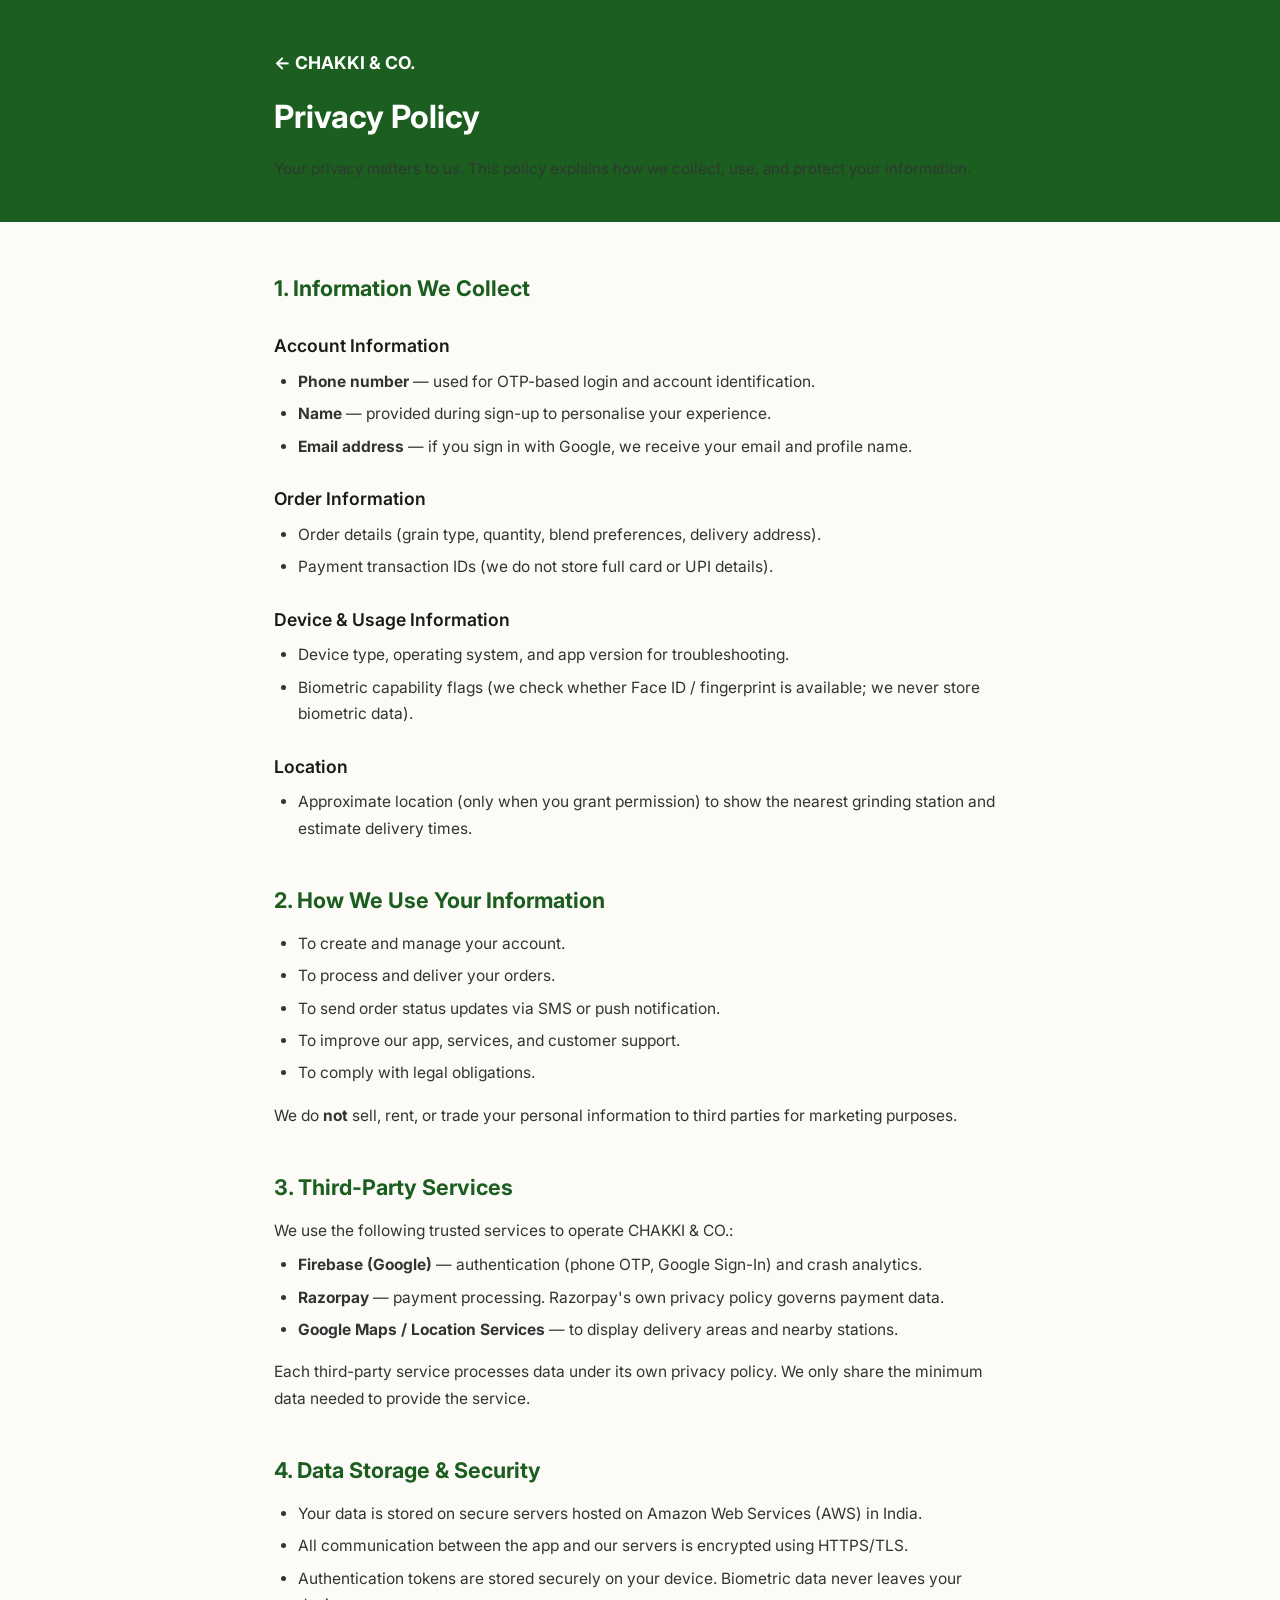
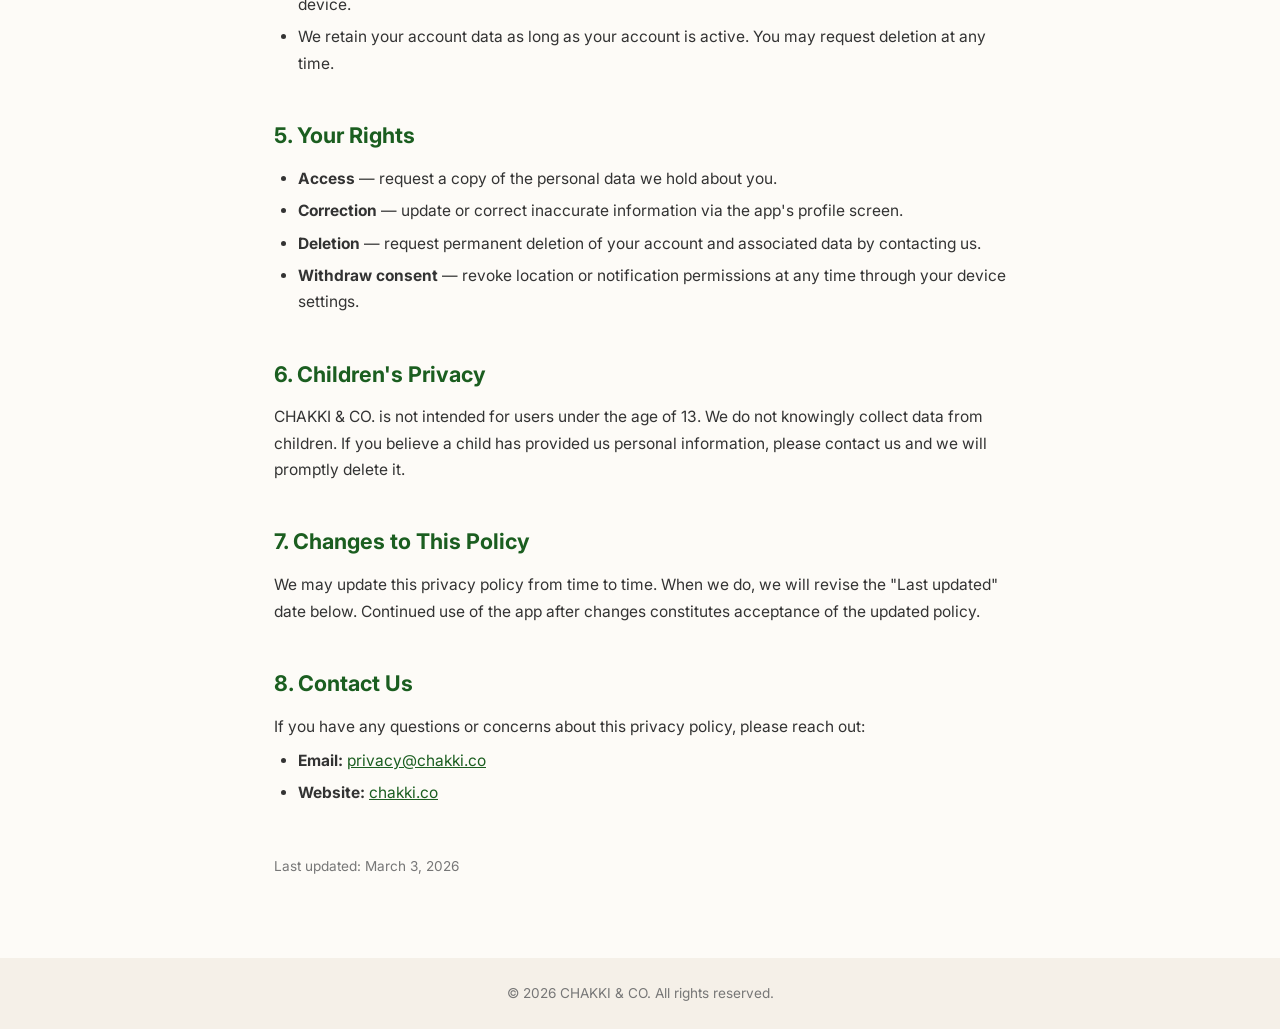
==== privacy.html @ 6f79f383 "sws" ====
<!DOCTYPE html>
<html lang="en">
<head>
  <meta charset="UTF-8" />
  <meta name="viewport" content="width=device-width, initial-scale=1.0" />
  <title>Privacy Policy – CHAKKI & CO.</title>
  <meta name="description" content="Privacy Policy for CHAKKI & CO. mobile application and website." />
  <link rel="preconnect" href="https://fonts.googleapis.com" />
  <link rel="preconnect" href="https://fonts.gstatic.com" crossorigin />
  <link href="https://fonts.googleapis.com/css2?family=Inter:wght@400;500;600;700&display=swap" rel="stylesheet" />
  <style>
    *, *::before, *::after { box-sizing: border-box; margin: 0; padding: 0; }
    body { font-family: 'Inter', system-ui, sans-serif; color: #1a1a1a; background: #fdfbf7; line-height: 1.7; }
    .container { max-width: 780px; margin: 0 auto; padding: 0 24px; }
    header { background: #1b5e20; color: #fff; padding: 48px 0 40px; }
    header .container { display: flex; flex-direction: column; gap: 12px; }
    header h1 { font-size: 2rem; font-weight: 700; }
    header p { opacity: 0.85; font-size: 0.95rem; }
    header a { color: #fff; text-decoration: underline; }
    main { padding: 48px 0 80px; }
    h2 { font-size: 1.35rem; font-weight: 700; color: #1b5e20; margin: 40px 0 12px; }
    h2:first-child { margin-top: 0; }
    h3 { font-size: 1.1rem; font-weight: 600; margin: 24px 0 8px; }
    p, li { font-size: 0.97rem; color: #333; }
    ul { padding-left: 24px; margin: 8px 0 16px; }
    li { margin-bottom: 6px; }
    a { color: #1b5e20; }
    .updated { font-size: 0.85rem; color: #777; margin-top: 48px; }
    footer { background: #f5f0e8; padding: 24px 0; text-align: center; font-size: 0.85rem; color: #777; }
  </style>
</head>
<body>
  <header>
    <div class="container">
      <a href="/" style="text-decoration:none;color:#fff;font-weight:700;font-size:1.1rem;">← CHAKKI & CO.</a>
      <h1>Privacy Policy</h1>
      <p>Your privacy matters to us. This policy explains how we collect, use, and protect your information.</p>
    </div>
  </header>

  <main>
    <div class="container">

      <h2>1. Information We Collect</h2>

      <h3>Account Information</h3>
      <ul>
        <li><strong>Phone number</strong> — used for OTP-based login and account identification.</li>
        <li><strong>Name</strong> — provided during sign-up to personalise your experience.</li>
        <li><strong>Email address</strong> — if you sign in with Google, we receive your email and profile name.</li>
      </ul>

      <h3>Order Information</h3>
      <ul>
        <li>Order details (grain type, quantity, blend preferences, delivery address).</li>
        <li>Payment transaction IDs (we do not store full card or UPI details).</li>
      </ul>

      <h3>Device &amp; Usage Information</h3>
      <ul>
        <li>Device type, operating system, and app version for troubleshooting.</li>
        <li>Biometric capability flags (we check whether Face ID / fingerprint is available; we never store biometric data).</li>
      </ul>

      <h3>Location</h3>
      <ul>
        <li>Approximate location (only when you grant permission) to show the nearest grinding station and estimate delivery times.</li>
      </ul>

      <h2>2. How We Use Your Information</h2>
      <ul>
        <li>To create and manage your account.</li>
        <li>To process and deliver your orders.</li>
        <li>To send order status updates via SMS or push notification.</li>
        <li>To improve our app, services, and customer support.</li>
        <li>To comply with legal obligations.</li>
      </ul>
      <p>We do <strong>not</strong> sell, rent, or trade your personal information to third parties for marketing purposes.</p>

      <h2>3. Third-Party Services</h2>
      <p>We use the following trusted services to operate CHAKKI & CO.:</p>
      <ul>
        <li><strong>Firebase (Google)</strong> — authentication (phone OTP, Google Sign-In) and crash analytics.</li>
        <li><strong>Razorpay</strong> — payment processing. Razorpay's own privacy policy governs payment data.</li>
        <li><strong>Google Maps / Location Services</strong> — to display delivery areas and nearby stations.</li>
      </ul>
      <p>Each third-party service processes data under its own privacy policy. We only share the minimum data needed to provide the service.</p>

      <h2>4. Data Storage &amp; Security</h2>
      <ul>
        <li>Your data is stored on secure servers hosted on Amazon Web Services (AWS) in India.</li>
        <li>All communication between the app and our servers is encrypted using HTTPS/TLS.</li>
        <li>Authentication tokens are stored securely on your device. Biometric data never leaves your device.</li>
        <li>We retain your account data as long as your account is active. You may request deletion at any time.</li>
      </ul>

      <h2>5. Your Rights</h2>
      <ul>
        <li><strong>Access</strong> — request a copy of the personal data we hold about you.</li>
        <li><strong>Correction</strong> — update or correct inaccurate information via the app's profile screen.</li>
        <li><strong>Deletion</strong> — request permanent deletion of your account and associated data by contacting us.</li>
        <li><strong>Withdraw consent</strong> — revoke location or notification permissions at any time through your device settings.</li>
      </ul>

      <h2>6. Children's Privacy</h2>
      <p>CHAKKI & CO. is not intended for users under the age of 13. We do not knowingly collect data from children. If you believe a child has provided us personal information, please contact us and we will promptly delete it.</p>

      <h2>7. Changes to This Policy</h2>
      <p>We may update this privacy policy from time to time. When we do, we will revise the "Last updated" date below. Continued use of the app after changes constitutes acceptance of the updated policy.</p>

      <h2>8. Contact Us</h2>
      <p>If you have any questions or concerns about this privacy policy, please reach out:</p>
      <ul>
        <li><strong>Email:</strong> <a href="mailto:privacy@chakki.co">privacy@chakki.co</a></li>
        <li><strong>Website:</strong> <a href="https://chakki.co">chakki.co</a></li>
      </ul>

      <p class="updated">Last updated: March 3, 2026</p>
    </div>
  </main>

  <footer>
    <div class="container">
      &copy; 2026 CHAKKI & CO. All rights reserved.
    </div>
  </footer>
</body>
</html>
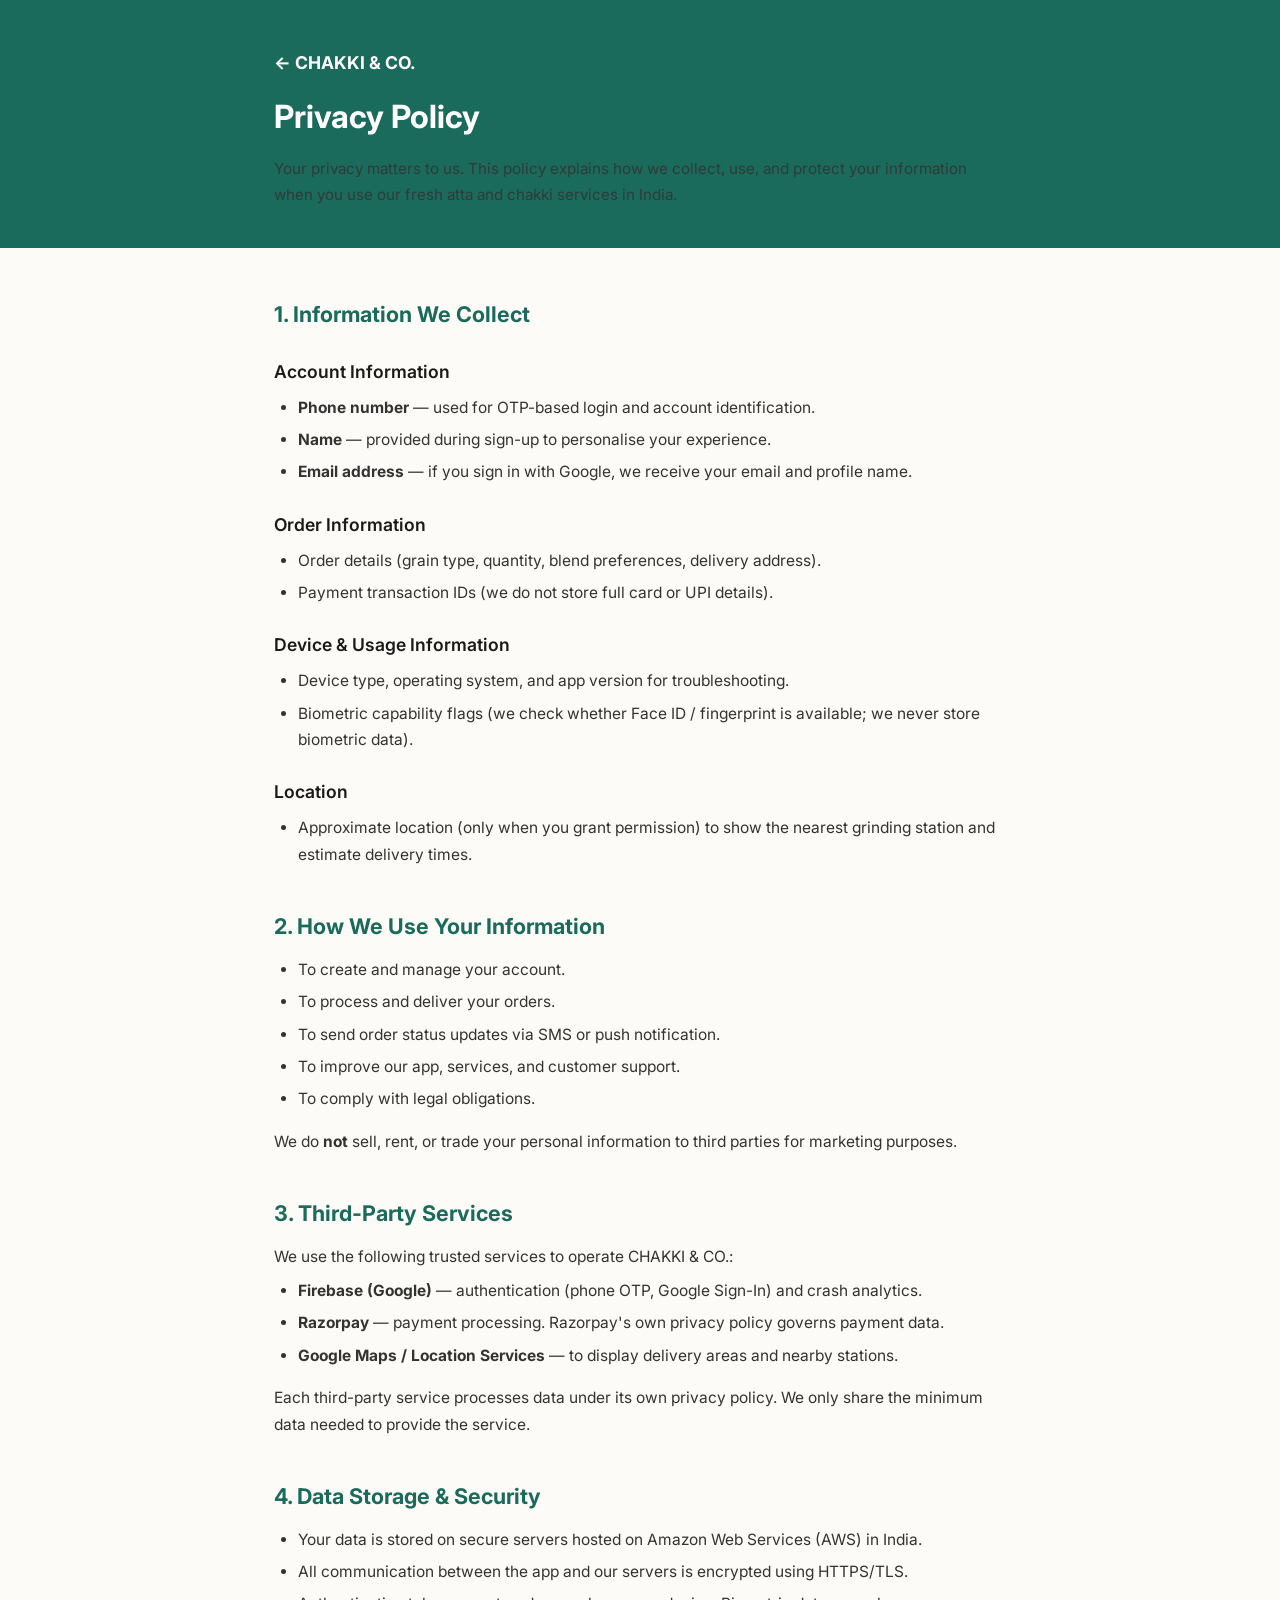
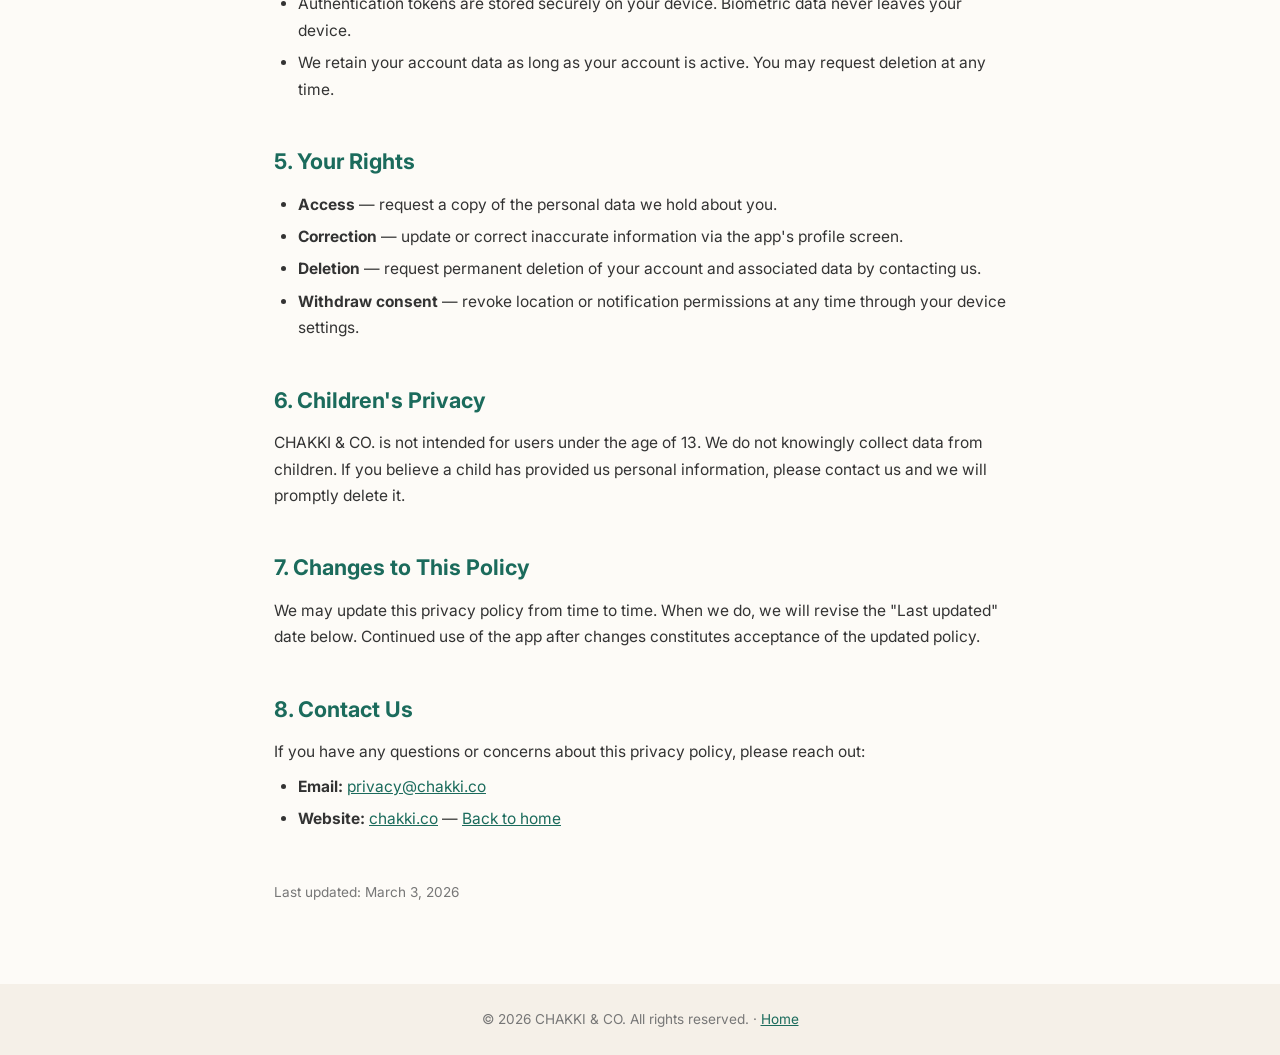
==== commit 91d5cbee: "SEO added" ====
--- a/privacy.html
+++ b/privacy.html
@@ -1,10 +1,30 @@
 <!DOCTYPE html>
-<html lang="en">
+<html lang="en-IN">
 <head>
   <meta charset="UTF-8" />
   <meta name="viewport" content="width=device-width, initial-scale=1.0" />
-  <title>Privacy Policy – CHAKKI & CO.</title>
-  <meta name="description" content="Privacy Policy for CHAKKI & CO. mobile application and website." />
+  <title>Privacy Policy | CHAKKI &amp; CO. — Fresh Atta &amp; Chakki</title>
+  <meta
+    name="description"
+    content="How CHAKKI &amp; CO. collects, uses, and protects your data when you order fresh atta and multigrain flour in India. Read our privacy policy for the app and website."
+  />
+  <link rel="canonical" href="https://chakki.co/privacy.html" />
+  <meta property="og:type" content="website" />
+  <meta property="og:title" content="Privacy Policy | CHAKKI &amp; CO. — Fresh Atta &amp; Chakki" />
+  <meta
+    property="og:description"
+    content="How CHAKKI &amp; CO. collects, uses, and protects your data when you order fresh atta and multigrain flour in India. Read our privacy policy for the app and website."
+  />
+  <meta property="og:url" content="https://chakki.co/privacy.html" />
+  <meta property="og:site_name" content="CHAKKI &amp; CO." />
+  <meta property="og:locale" content="en_IN" />
+  <meta name="twitter:card" content="summary" />
+  <meta name="twitter:title" content="Privacy Policy | CHAKKI &amp; CO. — Fresh Atta &amp; Chakki" />
+  <meta
+    name="twitter:description"
+    content="How CHAKKI &amp; CO. collects, uses, and protects your data when you order fresh atta and multigrain flour in India."
+  />
+  <meta name="theme-color" content="#1B6B5C" />
   <link rel="preconnect" href="https://fonts.googleapis.com" />
   <link rel="preconnect" href="https://fonts.gstatic.com" crossorigin />
   <link href="https://fonts.googleapis.com/css2?family=Inter:wght@400;500;600;700&display=swap" rel="stylesheet" />
@@ -12,33 +32,67 @@
     *, *::before, *::after { box-sizing: border-box; margin: 0; padding: 0; }
     body { font-family: 'Inter', system-ui, sans-serif; color: #1a1a1a; background: #fdfbf7; line-height: 1.7; }
     .container { max-width: 780px; margin: 0 auto; padding: 0 24px; }
-    header { background: #1b5e20; color: #fff; padding: 48px 0 40px; }
+    header { background: #1b6b5c; color: #fff; padding: 48px 0 40px; }
     header .container { display: flex; flex-direction: column; gap: 12px; }
     header h1 { font-size: 2rem; font-weight: 700; }
     header p { opacity: 0.85; font-size: 0.95rem; }
     header a { color: #fff; text-decoration: underline; }
     main { padding: 48px 0 80px; }
-    h2 { font-size: 1.35rem; font-weight: 700; color: #1b5e20; margin: 40px 0 12px; }
+    h2 { font-size: 1.35rem; font-weight: 700; color: #1b6b5c; margin: 40px 0 12px; }
     h2:first-child { margin-top: 0; }
     h3 { font-size: 1.1rem; font-weight: 600; margin: 24px 0 8px; }
     p, li { font-size: 0.97rem; color: #333; }
     ul { padding-left: 24px; margin: 8px 0 16px; }
     li { margin-bottom: 6px; }
-    a { color: #1b5e20; }
+    a { color: #1b6b5c; }
     .updated { font-size: 0.85rem; color: #777; margin-top: 48px; }
     footer { background: #f5f0e8; padding: 24px 0; text-align: center; font-size: 0.85rem; color: #777; }
   </style>
+  <script type="application/ld+json">
+  {
+    "@context": "https://schema.org",
+    "@type": "WebPage",
+    "name": "Privacy Policy | CHAKKI & CO.",
+    "description": "How CHAKKI & CO. collects, uses, and protects your data when you order fresh atta and multigrain flour in India.",
+    "url": "https://chakki.co/privacy.html",
+    "isPartOf": {
+      "@type": "WebSite",
+      "name": "CHAKKI & CO.",
+      "url": "https://chakki.co/"
+    }
+  }
+  </script>
+  <script type="application/ld+json">
+  {
+    "@context": "https://schema.org",
+    "@type": "BreadcrumbList",
+    "itemListElement": [
+      {
+        "@type": "ListItem",
+        "position": 1,
+        "name": "Home",
+        "item": "https://chakki.co/"
+      },
+      {
+        "@type": "ListItem",
+        "position": 2,
+        "name": "Privacy Policy",
+        "item": "https://chakki.co/privacy.html"
+      }
+    ]
+  }
+  </script>
 </head>
 <body>
   <header>
     <div class="container">
-      <a href="/" style="text-decoration:none;color:#fff;font-weight:700;font-size:1.1rem;">← CHAKKI & CO.</a>
+      <a href="/" style="text-decoration:none;color:#fff;font-weight:700;font-size:1.1rem;">← CHAKKI &amp; CO.</a>
       <h1>Privacy Policy</h1>
-      <p>Your privacy matters to us. This policy explains how we collect, use, and protect your information.</p>
+      <p>Your privacy matters to us. This policy explains how we collect, use, and protect your information when you use our fresh atta and chakki services in India.</p>
     </div>
   </header>
 
-  <main>
+  <main id="main-content">
     <div class="container">
 
       <h2>1. Information We Collect</h2>
@@ -78,7 +132,7 @@
       <p>We do <strong>not</strong> sell, rent, or trade your personal information to third parties for marketing purposes.</p>
 
       <h2>3. Third-Party Services</h2>
-      <p>We use the following trusted services to operate CHAKKI & CO.:</p>
+      <p>We use the following trusted services to operate CHAKKI &amp; CO.:</p>
       <ul>
         <li><strong>Firebase (Google)</strong> — authentication (phone OTP, Google Sign-In) and crash analytics.</li>
         <li><strong>Razorpay</strong> — payment processing. Razorpay's own privacy policy governs payment data.</li>
@@ -103,7 +157,7 @@
       </ul>
 
       <h2>6. Children's Privacy</h2>
-      <p>CHAKKI & CO. is not intended for users under the age of 13. We do not knowingly collect data from children. If you believe a child has provided us personal information, please contact us and we will promptly delete it.</p>
+      <p>CHAKKI &amp; CO. is not intended for users under the age of 13. We do not knowingly collect data from children. If you believe a child has provided us personal information, please contact us and we will promptly delete it.</p>
 
       <h2>7. Changes to This Policy</h2>
       <p>We may update this privacy policy from time to time. When we do, we will revise the "Last updated" date below. Continued use of the app after changes constitutes acceptance of the updated policy.</p>
@@ -112,7 +166,7 @@
       <p>If you have any questions or concerns about this privacy policy, please reach out:</p>
       <ul>
         <li><strong>Email:</strong> <a href="mailto:privacy@chakki.co">privacy@chakki.co</a></li>
-        <li><strong>Website:</strong> <a href="https://chakki.co">chakki.co</a></li>
+        <li><strong>Website:</strong> <a href="https://chakki.co/">chakki.co</a> — <a href="/">Back to home</a></li>
       </ul>
 
       <p class="updated">Last updated: March 3, 2026</p>
@@ -121,7 +175,7 @@
 
   <footer>
     <div class="container">
-      &copy; 2026 CHAKKI & CO. All rights reserved.
+      &copy; 2026 CHAKKI &amp; CO. All rights reserved. · <a href="/">Home</a>
     </div>
   </footer>
 </body>
